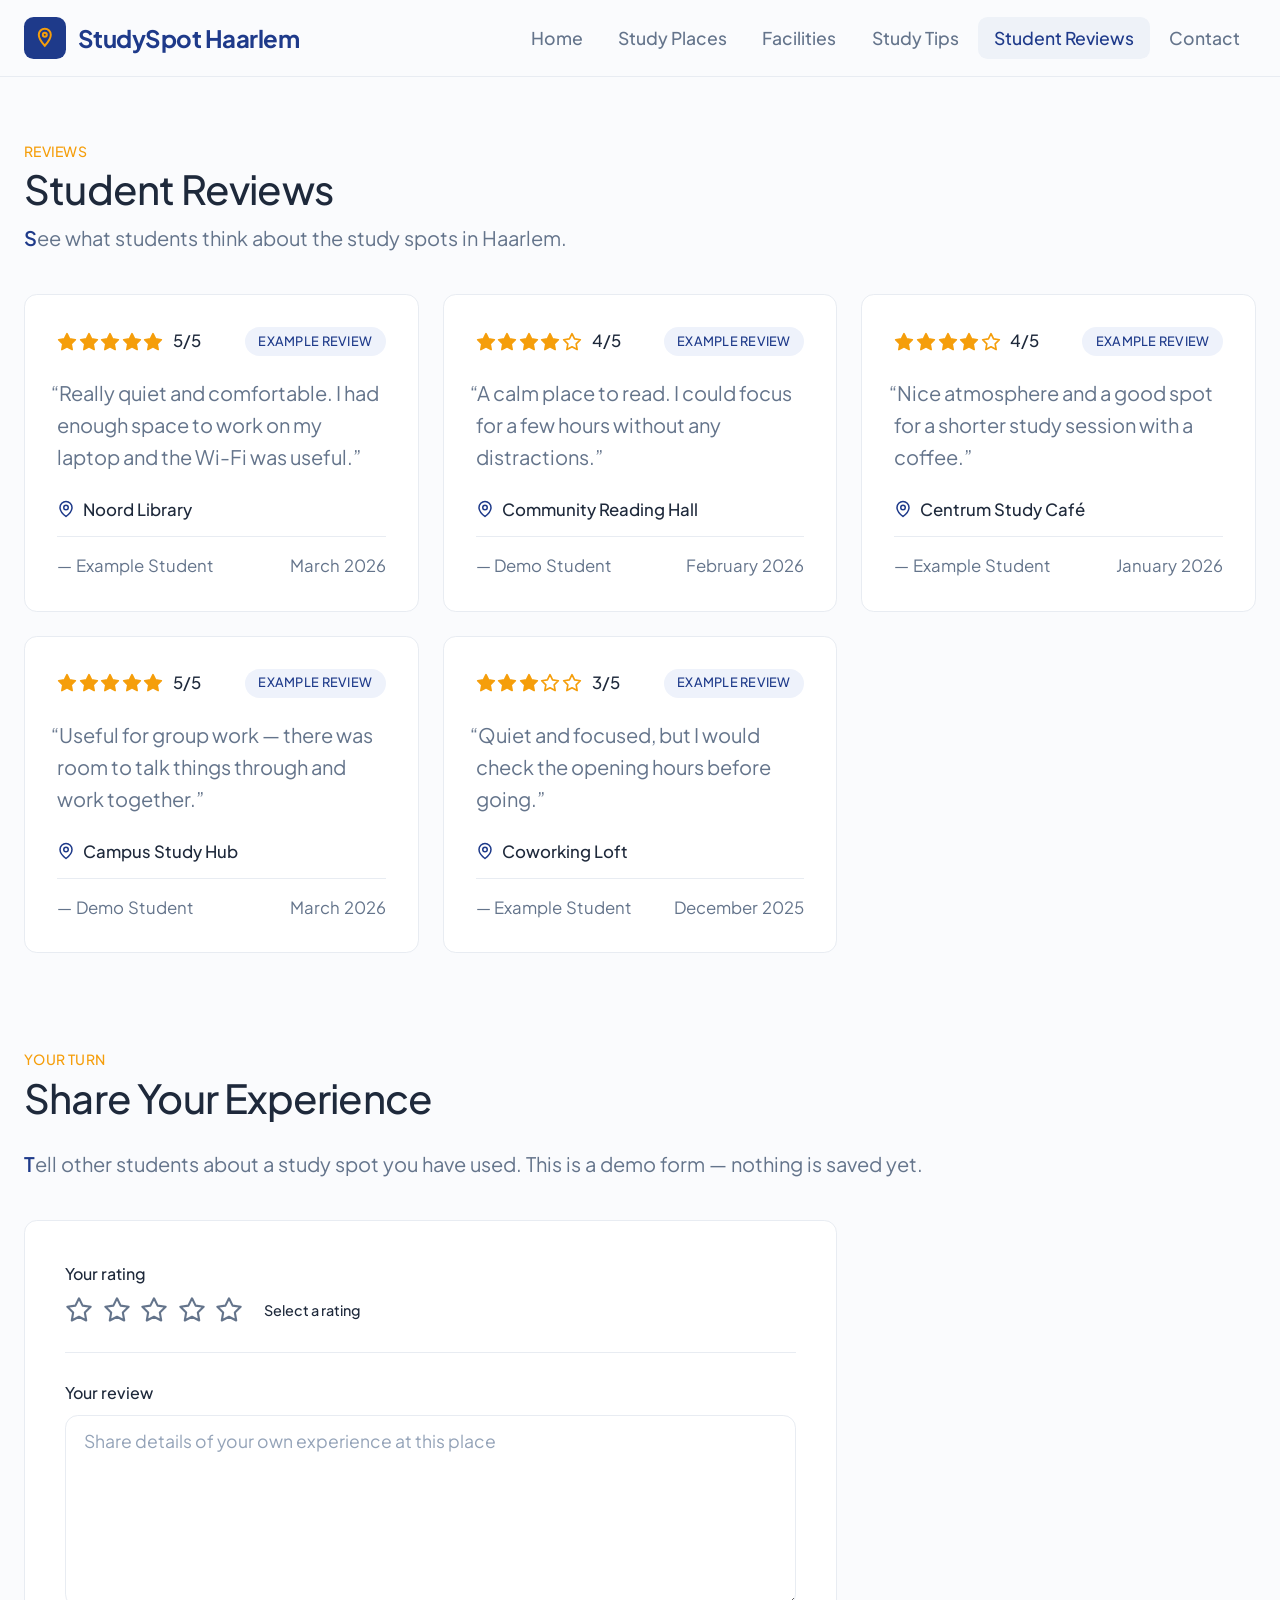
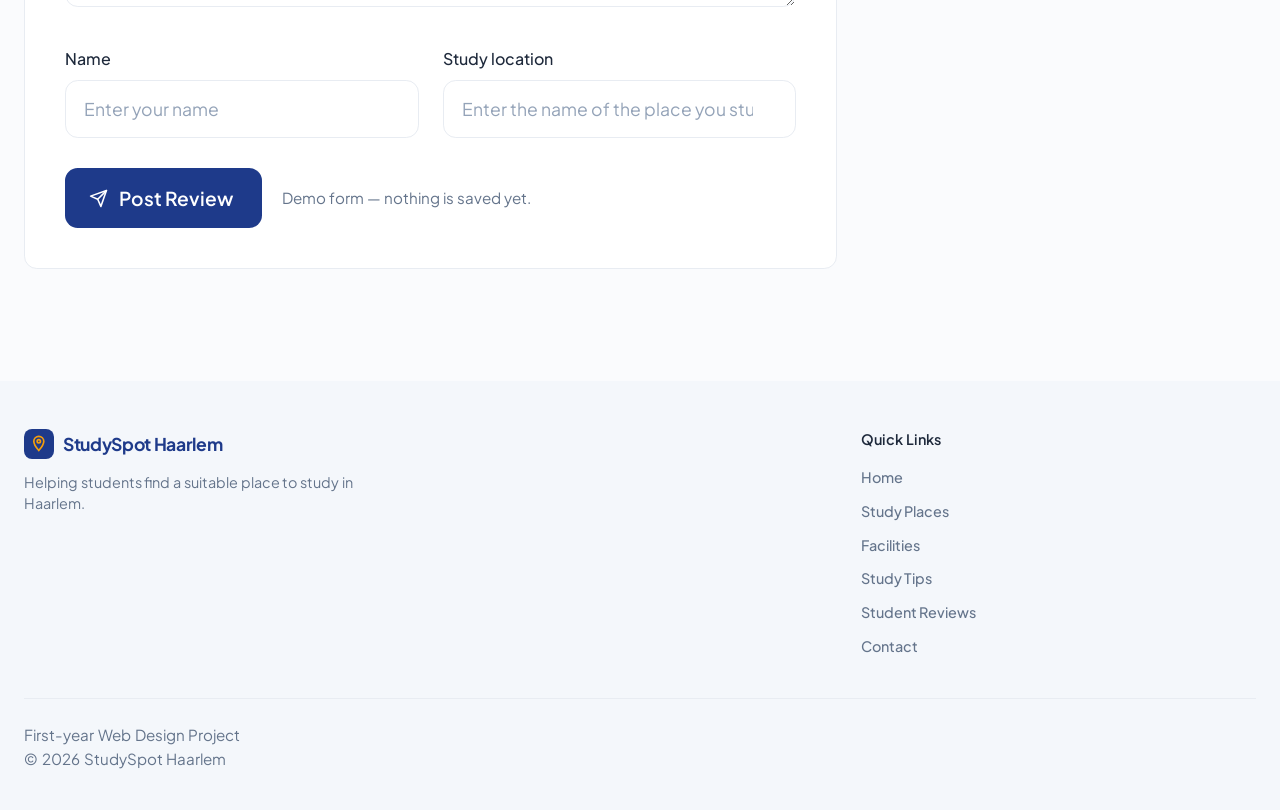
==== student_reviews.html @ d4c14578 "Rename Student_Reviews.html to student_reviews.html chnge name" ====
<!DOCTYPE html>
<html lang="en">
	<head>
		<meta charset="utf-8" />
		<meta name="viewport" content="width=device-width, initial-scale=1.0" />
		<meta name="author" content="Muhammad" />
		<meta name="description" content="Read example student reviews of study spots in Haarlem and try the demo form to share your own study experience." />
		<meta name="keywords" content="student reviews, Haarlem, study spots, libraries, cafes" />
		<title>Student Reviews &mdash; StudySpot Haarlem</title>
		<link rel="icon" type="image/png" href="img/favicon.png" />
		<link rel="stylesheet" type="text/css" href="https://fonts.googleapis.com/css2?family=Plus+Jakarta+Sans:wght@400;500;600;700&amp;display=swap" />
		<link rel="stylesheet" type="text/css" href="css/style.css" />
	</head>
	<body>
		<header>
			<a class="logo" href="index.html">
				<svg class="logo-icon" viewBox="0 0 24 24" width="24" height="24" aria-hidden="true">
					<path d="M12 3a6 6 0 0 0-6 6c0 4.5 6 11 6 11s6-6.5 6-11a6 6 0 0 0-6-6z" fill="none" stroke="#f59e0b" stroke-width="2" />
					<circle cx="12" cy="9" r="2" fill="none" stroke="#f59e0b" stroke-width="2" />
				</svg>
				StudySpot Haarlem
			</a>
			<input class="menu-toggle visually-hidden" type="checkbox" id="menu-toggle" />
			<label class="menu-button" for="menu-toggle">
				<span class="visually-hidden">Menu</span>
				<svg viewBox="0 0 24 24" width="26" height="26" fill="none" stroke="currentColor" stroke-width="2" stroke-linecap="round" aria-hidden="true">
					<path d="M4 6h16M4 12h16M4 18h16" />
				</svg>
			</label>
			<nav>
				<ul>
					<li><a href="index.html">Home</a></li>
					<li><a href="study_places.html">Study Places</a></li>
					<li><a href="facilities.html">Facilities</a></li>
					<li><a href="study_tips.html">Study Tips</a></li>
					<li><a class="active" href="student_reviews.html">Student Reviews</a></li>
					<li><a href="contact.html">Contact</a></li>
				</ul>
			</nav>
		</header>

		<main>
			<section class="places reviews">
				<p class="eyebrow">Reviews</p>
				<h1>Student Reviews</h1>
				<p class="lead">See what students think about the study spots in Haarlem.</p>

				<article class="review">
					<h2 class="visually-hidden">Review of Noord Library</h2>
					<section class="review-top">
						<h3 class="visually-hidden">Rating</h3>
						<p class="score">
							<span class="stars-display" role="img" aria-label="5 out of 5 stars">
								<svg class="on" viewBox="0 0 24 24" width="20" height="20" stroke-width="2" stroke-linejoin="round" aria-hidden="true"><polygon points="12 2 15.09 8.26 22 9.27 17 14.14 18.18 21.02 12 17.77 5.82 21.02 7 14.14 2 9.27 8.91 8.26 12 2" /></svg>
								<svg class="on" viewBox="0 0 24 24" width="20" height="20" stroke-width="2" stroke-linejoin="round" aria-hidden="true"><polygon points="12 2 15.09 8.26 22 9.27 17 14.14 18.18 21.02 12 17.77 5.82 21.02 7 14.14 2 9.27 8.91 8.26 12 2" /></svg>
								<svg class="on" viewBox="0 0 24 24" width="20" height="20" stroke-width="2" stroke-linejoin="round" aria-hidden="true"><polygon points="12 2 15.09 8.26 22 9.27 17 14.14 18.18 21.02 12 17.77 5.82 21.02 7 14.14 2 9.27 8.91 8.26 12 2" /></svg>
								<svg class="on" viewBox="0 0 24 24" width="20" height="20" stroke-width="2" stroke-linejoin="round" aria-hidden="true"><polygon points="12 2 15.09 8.26 22 9.27 17 14.14 18.18 21.02 12 17.77 5.82 21.02 7 14.14 2 9.27 8.91 8.26 12 2" /></svg>
								<svg class="on" viewBox="0 0 24 24" width="20" height="20" stroke-width="2" stroke-linejoin="round" aria-hidden="true"><polygon points="12 2 15.09 8.26 22 9.27 17 14.14 18.18 21.02 12 17.77 5.82 21.02 7 14.14 2 9.27 8.91 8.26 12 2" /></svg>
							</span>
							5/5
						</p>
						<strong class="badge">Example review</strong>
					</section>
					<blockquote>&ldquo;Really quiet and comfortable. I had enough space to work on my laptop and the Wi-Fi was useful.&rdquo;</blockquote>
					<address>
						<svg viewBox="0 0 24 24" width="18" height="18" fill="none" stroke="currentColor" stroke-width="2" stroke-linecap="round" stroke-linejoin="round" aria-hidden="true">
							<path d="M20 10c0 6-8 12-8 12s-8-6-8-12a8 8 0 0 1 16 0z" />
							<circle cx="12" cy="10" r="3" />
						</svg>
						Noord Library
					</address>
					<footer>
						<p>&mdash; Example Student</p>
						<p>March 2026</p>
					</footer>
				</article>

				<article class="review">
					<h2 class="visually-hidden">Review of Community Reading Hall</h2>
					<section class="review-top">
						<h3 class="visually-hidden">Rating</h3>
						<p class="score">
							<span class="stars-display" role="img" aria-label="4 out of 5 stars">
								<svg class="on" viewBox="0 0 24 24" width="20" height="20" stroke-width="2" stroke-linejoin="round" aria-hidden="true"><polygon points="12 2 15.09 8.26 22 9.27 17 14.14 18.18 21.02 12 17.77 5.82 21.02 7 14.14 2 9.27 8.91 8.26 12 2" /></svg>
								<svg class="on" viewBox="0 0 24 24" width="20" height="20" stroke-width="2" stroke-linejoin="round" aria-hidden="true"><polygon points="12 2 15.09 8.26 22 9.27 17 14.14 18.18 21.02 12 17.77 5.82 21.02 7 14.14 2 9.27 8.91 8.26 12 2" /></svg>
								<svg class="on" viewBox="0 0 24 24" width="20" height="20" stroke-width="2" stroke-linejoin="round" aria-hidden="true"><polygon points="12 2 15.09 8.26 22 9.27 17 14.14 18.18 21.02 12 17.77 5.82 21.02 7 14.14 2 9.27 8.91 8.26 12 2" /></svg>
								<svg class="on" viewBox="0 0 24 24" width="20" height="20" stroke-width="2" stroke-linejoin="round" aria-hidden="true"><polygon points="12 2 15.09 8.26 22 9.27 17 14.14 18.18 21.02 12 17.77 5.82 21.02 7 14.14 2 9.27 8.91 8.26 12 2" /></svg>
								<svg class="off" viewBox="0 0 24 24" width="20" height="20" stroke-width="2" stroke-linejoin="round" aria-hidden="true"><polygon points="12 2 15.09 8.26 22 9.27 17 14.14 18.18 21.02 12 17.77 5.82 21.02 7 14.14 2 9.27 8.91 8.26 12 2" /></svg>
							</span>
							4/5
						</p>
						<strong class="badge">Example review</strong>
					</section>
					<blockquote>&ldquo;A calm place to read. I could focus for a few hours without any distractions.&rdquo;</blockquote>
					<address>
						<svg viewBox="0 0 24 24" width="18" height="18" fill="none" stroke="currentColor" stroke-width="2" stroke-linecap="round" stroke-linejoin="round" aria-hidden="true">
							<path d="M20 10c0 6-8 12-8 12s-8-6-8-12a8 8 0 0 1 16 0z" />
							<circle cx="12" cy="10" r="3" />
						</svg>
						Community Reading Hall
					</address>
					<footer>
						<p>&mdash; Demo Student</p>
						<p>February 2026</p>
					</footer>
				</article>

				<article class="review">
					<h2 class="visually-hidden">Review of Centrum Study Caf&eacute;</h2>
					<section class="review-top">
						<h3 class="visually-hidden">Rating</h3>
						<p class="score">
							<span class="stars-display" role="img" aria-label="4 out of 5 stars">
								<svg class="on" viewBox="0 0 24 24" width="20" height="20" stroke-width="2" stroke-linejoin="round" aria-hidden="true"><polygon points="12 2 15.09 8.26 22 9.27 17 14.14 18.18 21.02 12 17.77 5.82 21.02 7 14.14 2 9.27 8.91 8.26 12 2" /></svg>
								<svg class="on" viewBox="0 0 24 24" width="20" height="20" stroke-width="2" stroke-linejoin="round" aria-hidden="true"><polygon points="12 2 15.09 8.26 22 9.27 17 14.14 18.18 21.02 12 17.77 5.82 21.02 7 14.14 2 9.27 8.91 8.26 12 2" /></svg>
								<svg class="on" viewBox="0 0 24 24" width="20" height="20" stroke-width="2" stroke-linejoin="round" aria-hidden="true"><polygon points="12 2 15.09 8.26 22 9.27 17 14.14 18.18 21.02 12 17.77 5.82 21.02 7 14.14 2 9.27 8.91 8.26 12 2" /></svg>
								<svg class="on" viewBox="0 0 24 24" width="20" height="20" stroke-width="2" stroke-linejoin="round" aria-hidden="true"><polygon points="12 2 15.09 8.26 22 9.27 17 14.14 18.18 21.02 12 17.77 5.82 21.02 7 14.14 2 9.27 8.91 8.26 12 2" /></svg>
								<svg class="off" viewBox="0 0 24 24" width="20" height="20" stroke-width="2" stroke-linejoin="round" aria-hidden="true"><polygon points="12 2 15.09 8.26 22 9.27 17 14.14 18.18 21.02 12 17.77 5.82 21.02 7 14.14 2 9.27 8.91 8.26 12 2" /></svg>
							</span>
							4/5
						</p>
						<strong class="badge">Example review</strong>
					</section>
					<blockquote>&ldquo;Nice atmosphere and a good spot for a shorter study session with a coffee.&rdquo;</blockquote>
					<address>
						<svg viewBox="0 0 24 24" width="18" height="18" fill="none" stroke="currentColor" stroke-width="2" stroke-linecap="round" stroke-linejoin="round" aria-hidden="true">
							<path d="M20 10c0 6-8 12-8 12s-8-6-8-12a8 8 0 0 1 16 0z" />
							<circle cx="12" cy="10" r="3" />
						</svg>
						Centrum Study Caf&eacute;
					</address>
					<footer>
						<p>&mdash; Example Student</p>
						<p>January 2026</p>
					</footer>
				</article>

				<article class="review">
					<h2 class="visually-hidden">Review of Campus Study Hub</h2>
					<section class="review-top">
						<h3 class="visually-hidden">Rating</h3>
						<p class="score">
							<span class="stars-display" role="img" aria-label="5 out of 5 stars">
								<svg class="on" viewBox="0 0 24 24" width="20" height="20" stroke-width="2" stroke-linejoin="round" aria-hidden="true"><polygon points="12 2 15.09 8.26 22 9.27 17 14.14 18.18 21.02 12 17.77 5.82 21.02 7 14.14 2 9.27 8.91 8.26 12 2" /></svg>
								<svg class="on" viewBox="0 0 24 24" width="20" height="20" stroke-width="2" stroke-linejoin="round" aria-hidden="true"><polygon points="12 2 15.09 8.26 22 9.27 17 14.14 18.18 21.02 12 17.77 5.82 21.02 7 14.14 2 9.27 8.91 8.26 12 2" /></svg>
								<svg class="on" viewBox="0 0 24 24" width="20" height="20" stroke-width="2" stroke-linejoin="round" aria-hidden="true"><polygon points="12 2 15.09 8.26 22 9.27 17 14.14 18.18 21.02 12 17.77 5.82 21.02 7 14.14 2 9.27 8.91 8.26 12 2" /></svg>
								<svg class="on" viewBox="0 0 24 24" width="20" height="20" stroke-width="2" stroke-linejoin="round" aria-hidden="true"><polygon points="12 2 15.09 8.26 22 9.27 17 14.14 18.18 21.02 12 17.77 5.82 21.02 7 14.14 2 9.27 8.91 8.26 12 2" /></svg>
								<svg class="on" viewBox="0 0 24 24" width="20" height="20" stroke-width="2" stroke-linejoin="round" aria-hidden="true"><polygon points="12 2 15.09 8.26 22 9.27 17 14.14 18.18 21.02 12 17.77 5.82 21.02 7 14.14 2 9.27 8.91 8.26 12 2" /></svg>
							</span>
							5/5
						</p>
						<strong class="badge">Example review</strong>
					</section>
					<blockquote>&ldquo;Useful for group work &mdash; there was room to talk things through and work together.&rdquo;</blockquote>
					<address>
						<svg viewBox="0 0 24 24" width="18" height="18" fill="none" stroke="currentColor" stroke-width="2" stroke-linecap="round" stroke-linejoin="round" aria-hidden="true">
							<path d="M20 10c0 6-8 12-8 12s-8-6-8-12a8 8 0 0 1 16 0z" />
							<circle cx="12" cy="10" r="3" />
						</svg>
						Campus Study Hub
					</address>
					<footer>
						<p>&mdash; Demo Student</p>
						<p>March 2026</p>
					</footer>
				</article>

				<article class="review">
					<h2 class="visually-hidden">Review of Coworking Loft</h2>
					<section class="review-top">
						<h3 class="visually-hidden">Rating</h3>
						<p class="score">
							<span class="stars-display" role="img" aria-label="3 out of 5 stars">
								<svg class="on" viewBox="0 0 24 24" width="20" height="20" stroke-width="2" stroke-linejoin="round" aria-hidden="true"><polygon points="12 2 15.09 8.26 22 9.27 17 14.14 18.18 21.02 12 17.77 5.82 21.02 7 14.14 2 9.27 8.91 8.26 12 2" /></svg>
								<svg class="on" viewBox="0 0 24 24" width="20" height="20" stroke-width="2" stroke-linejoin="round" aria-hidden="true"><polygon points="12 2 15.09 8.26 22 9.27 17 14.14 18.18 21.02 12 17.77 5.82 21.02 7 14.14 2 9.27 8.91 8.26 12 2" /></svg>
								<svg class="on" viewBox="0 0 24 24" width="20" height="20" stroke-width="2" stroke-linejoin="round" aria-hidden="true"><polygon points="12 2 15.09 8.26 22 9.27 17 14.14 18.18 21.02 12 17.77 5.82 21.02 7 14.14 2 9.27 8.91 8.26 12 2" /></svg>
								<svg class="off" viewBox="0 0 24 24" width="20" height="20" stroke-width="2" stroke-linejoin="round" aria-hidden="true"><polygon points="12 2 15.09 8.26 22 9.27 17 14.14 18.18 21.02 12 17.77 5.82 21.02 7 14.14 2 9.27 8.91 8.26 12 2" /></svg>
								<svg class="off" viewBox="0 0 24 24" width="20" height="20" stroke-width="2" stroke-linejoin="round" aria-hidden="true"><polygon points="12 2 15.09 8.26 22 9.27 17 14.14 18.18 21.02 12 17.77 5.82 21.02 7 14.14 2 9.27 8.91 8.26 12 2" /></svg>
							</span>
							3/5
						</p>
						<strong class="badge">Example review</strong>
					</section>
					<blockquote>&ldquo;Quiet and focused, but I would check the opening hours before going.&rdquo;</blockquote>
					<address>
						<svg viewBox="0 0 24 24" width="18" height="18" fill="none" stroke="currentColor" stroke-width="2" stroke-linecap="round" stroke-linejoin="round" aria-hidden="true">
							<path d="M20 10c0 6-8 12-8 12s-8-6-8-12a8 8 0 0 1 16 0z" />
							<circle cx="12" cy="10" r="3" />
						</svg>
						Coworking Loft
					</address>
					<footer>
						<p>&mdash; Example Student</p>
						<p>December 2025</p>
					</footer>
				</article>
			</section>

			<section class="guidance share">
				<p class="eyebrow">Your turn</p>
				<h2>Share Your Experience</h2>
				<p class="lead">Tell other students about a study spot you have used. This is a demo form &mdash; nothing is saved yet.</p>

				<form class="review-form" action="#" method="post">
					<fieldset class="rating">
						<legend>Your rating</legend>
						<span class="stars">
							<input class="visually-hidden" type="radio" id="rating-5" name="rating" value="5" />
							<label for="rating-5" title="5 out of 5 stars">
								<svg viewBox="0 0 24 24" width="28" height="28" stroke-width="1.8" stroke-linejoin="round" aria-hidden="true"><polygon points="12 2 15.09 8.26 22 9.27 17 14.14 18.18 21.02 12 17.77 5.82 21.02 7 14.14 2 9.27 8.91 8.26 12 2" /></svg>
								<span class="visually-hidden">5 out of 5 stars</span>
							</label>
							<input class="visually-hidden" type="radio" id="rating-4" name="rating" value="4" />
							<label for="rating-4" title="4 out of 5 stars">
								<svg viewBox="0 0 24 24" width="28" height="28" stroke-width="1.8" stroke-linejoin="round" aria-hidden="true"><polygon points="12 2 15.09 8.26 22 9.27 17 14.14 18.18 21.02 12 17.77 5.82 21.02 7 14.14 2 9.27 8.91 8.26 12 2" /></svg>
								<span class="visually-hidden">4 out of 5 stars</span>
							</label>
							<input class="visually-hidden" type="radio" id="rating-3" name="rating" value="3" />
							<label for="rating-3" title="3 out of 5 stars">
								<svg viewBox="0 0 24 24" width="28" height="28" stroke-width="1.8" stroke-linejoin="round" aria-hidden="true"><polygon points="12 2 15.09 8.26 22 9.27 17 14.14 18.18 21.02 12 17.77 5.82 21.02 7 14.14 2 9.27 8.91 8.26 12 2" /></svg>
								<span class="visually-hidden">3 out of 5 stars</span>
							</label>
							<input class="visually-hidden" type="radio" id="rating-2" name="rating" value="2" />
							<label for="rating-2" title="2 out of 5 stars">
								<svg viewBox="0 0 24 24" width="28" height="28" stroke-width="1.8" stroke-linejoin="round" aria-hidden="true"><polygon points="12 2 15.09 8.26 22 9.27 17 14.14 18.18 21.02 12 17.77 5.82 21.02 7 14.14 2 9.27 8.91 8.26 12 2" /></svg>
								<span class="visually-hidden">2 out of 5 stars</span>
							</label>
							<input class="visually-hidden" type="radio" id="rating-1" name="rating" value="1" />
							<label for="rating-1" title="1 out of 5 stars">
								<svg viewBox="0 0 24 24" width="28" height="28" stroke-width="1.8" stroke-linejoin="round" aria-hidden="true"><polygon points="12 2 15.09 8.26 22 9.27 17 14.14 18.18 21.02 12 17.77 5.82 21.02 7 14.14 2 9.27 8.91 8.26 12 2" /></svg>
								<span class="visually-hidden">1 out of 5 stars</span>
							</label>
						</span>
						<span class="rating-hint">Select a rating</span>
					</fieldset>

					<label class="field" for="review">Your review
						<textarea id="review" name="review" rows="6" placeholder="Share details of your own experience at this place"></textarea>
					</label>

					<section class="field-row">
						<h3 class="visually-hidden">Your details</h3>
						<label class="field" for="name">Name
							<input type="text" id="name" name="name" placeholder="Enter your name" />
						</label>
						<label class="field" for="location">Study location
							<input type="text" id="location" name="location" placeholder="Enter the name of the place you studied" list="places" />
						</label>
					</section>
					<datalist id="places">
						<option value="de Bibliotheek Haarlem Centrum"></option>
						<option value="Noord-Hollands Archief"></option>
						<option value="de Bibliotheek Haarlem Schalkwijk"></option>
						<option value="Barista Caf&eacute;"></option>
						<option value="The Coffee Spot"></option>
					</datalist>

					<section class="submit-row">
						<h3 class="visually-hidden">Send your review</h3>
						<input type="submit" value="Post Review" />
						<span>Demo form &mdash; nothing is saved yet.</span>
					</section>
				</form>
			</section>
		</main>

		<footer>
			<section class="footer-top">
				<h2 class="visually-hidden">Site information</h2>
				<article>
					<h3 class="visually-hidden">About StudySpot Haarlem</h3>
					<a class="logo" href="index.html">
						<svg class="logo-icon" viewBox="0 0 24 24" width="20" height="20" aria-hidden="true">
							<path d="M12 3a6 6 0 0 0-6 6c0 4.5 6 11 6 11s6-6.5 6-11a6 6 0 0 0-6-6z" fill="none" stroke="#f59e0b" stroke-width="2" />
							<circle cx="12" cy="9" r="2" fill="none" stroke="#f59e0b" stroke-width="2" />
						</svg>
						StudySpot Haarlem
					</a>
					<p>Helping students find a suitable place to study in Haarlem.</p>
				</article>
				<nav>
					<h2>Quick Links</h2>
					<ul>
						<li><a href="index.html">Home</a></li>
						<li><a href="study_places.html">Study Places</a></li>
						<li><a href="facilities.html">Facilities</a></li>
						<li><a href="study_tips.html">Study Tips</a></li>
						<li><a href="student_reviews.html">Student Reviews</a></li>
						<li><a href="contact.html">Contact</a></li>
					</ul>
				</nav>
			</section>
			<section class="footer-bottom">
				<h2 class="visually-hidden">Credits</h2>
				<p>First-year Web Design Project</p>
				<p>&copy; 2026 StudySpot Haarlem</p>
			</section>
		</footer>
	</body>
</html>
---- css/style.css ----
/* StudySpot Haarlem - one stylesheet for all pages */

:root {
	/* fonts */
	--font-heading: "Plus Jakarta Sans", Arial, sans-serif;
	--font-body: "Plus Jakarta Sans", Arial, sans-serif;
	--font-display: "Plus Jakarta Sans", Arial, sans-serif;

	/* colors */
	--navy: #1e3a8a;
	--text: #1e293b;
	--muted: #64748b;
	--orange: #f59e0b;
	--red: #dc2626;
	--bg: #fafbfd;
	--bg-section: #f8fafc;
	--bg-steps: #f1f5fb;
	--bg-footer: #f4f7fb;
	--icon-bg: #eef2fb;
	--nav-active: #eef2f8;
	--line: #e8ecf2;

	/* layout */
	--container: 80rem;
	--gutter: 1.5rem;
	--side: max(1.5rem, calc((100% - var(--container)) / 2));
	--space: 5rem;
}

* {
	box-sizing: border-box;
}

html {
	font-size: 100%;
}

body {
	margin: 0;
	background-color: var(--bg);
	color: var(--text);
	font-family: var(--font-body);
	line-height: 1.6;
}

a {
	text-decoration: none;
}

p {
	word-spacing: 0.05em;
}

.visually-hidden {
	position: absolute;
	width: 0.0625rem;
	height: 0.0625rem;
	margin: -0.0625rem;
	padding: 0;
	border: 0;
	overflow: hidden;
	clip: rect(0, 0, 0, 0);
	white-space: nowrap;
}

/* header and menu */
header {
	position: relative;
	display: flex;
	flex-wrap: wrap;
	align-items: center;
	justify-content: space-between;
	gap: 1rem;
	padding: 1.05rem var(--side);
	background-color: var(--bg);
	border-style: solid;
	border-color: var(--line);
	border-width: 0 0 0.0625rem 0;
}

.logo {
	display: flex;
	align-items: center;
	gap: 0.75rem;
	color: var(--navy);
	font-family: var(--font-display);
	font-size: 1.5rem;
	font-weight: 700;
	letter-spacing: -0.02em;
	line-height: 1.2;
}

.logo:link,
.logo:visited {
	color: var(--navy);
}

.logo-icon {
	box-sizing: content-box;
	padding: 0.55rem;
	border-radius: 0.6rem;
	background-color: var(--navy);
}

.menu-button {
	display: none;
	padding: 0.4rem;
	border-radius: 0.6rem;
	color: var(--navy);
	cursor: pointer;
}

.menu-button svg {
	display: block;
}

.menu-button:hover {
	background-color: var(--nav-active);
}

.menu-toggle:focus + .menu-button {
	outline: 0.125rem solid var(--orange);
}

nav > ul {
	display: flex;
	flex-wrap: wrap;
	gap: 0.2rem;
	margin: 0;
	padding: 0;
	list-style: none;
}

nav a {
	display: block;
	padding: 0.5rem 1rem;
	border-radius: 0.6rem;
	color: var(--muted);
	font-size: 1.1rem;
	font-weight: 500;
	line-height: 1.5;
}

nav a:link,
nav a:visited {
	color: var(--muted);
}

nav a:hover,
nav a.active {
	background-color: var(--nav-active);
	color: var(--navy);
}

/* the 12 column grid, used by every section and the footer */
.hero,
.explore,
.steps,
.places,
.guidance,
.footer-top,
.footer-bottom {
	display: grid;
	grid-template-columns: repeat(12, 1fr);
	column-gap: var(--gutter);
}

h1 {
	margin: 0 0 1.75rem 0;
	color: var(--text);
	font-family: var(--font-heading);
	font-size: 3.9rem;
	font-weight: 600;
	line-height: 1.1;
	letter-spacing: -0.03em;
}

.eyebrow {
	grid-column: 1 / -1;
	margin: 0 0 -1.3rem 0;
	color: var(--orange);
	font-size: 0.875rem;
	font-weight: 500;
	letter-spacing: 0.02em;
	line-height: 1.5;
	text-transform: uppercase;
}

figure {
	margin: 0;
	padding: 0.0625rem;
	border-style: solid;
	border-color: var(--line);
	border-width: 0.0625rem;
	border-radius: 1.1rem;
	background-color: #ffffff;
	overflow: hidden;
}

figure img {
	display: block;
	width: 100%;
	height: auto;
	object-fit: cover;
	border-radius: 1rem;
}

/* home: hero */
.hero {
	align-items: center;
	padding: var(--space) var(--side);
	row-gap: 2.5rem;
}

.hero article {
	grid-column: 1 / 7;
	padding-right: 2rem;
}

.hero figure {
	grid-column: 7 / 13;
}

.hero p {
	max-width: 36rem;
	margin: 0 0 2.5rem 0;
	color: var(--muted);
	font-size: 1.1rem;
	line-height: 1.6;
}

.button {
	display: inline-block;
	padding: 0.9rem 1.85rem;
	border-radius: 0.8rem;
	background-color: var(--navy);
	color: #ffffff;
	font-size: 1.25rem;
	font-weight: 600;
	line-height: 1.5;
}

.button:link,
.button:visited {
	color: #ffffff;
}

.button:hover {
	background-color: var(--text);
}

/* home: explore and steps */
.explore,
.steps {
	padding: var(--space) var(--side);
	row-gap: var(--gutter);
}

.explore {
	background-color: var(--bg-section);
}

.steps {
	background-color: var(--bg-steps);
}

.explore h2,
.steps h2,
.guidance h2 {
	grid-column: 1 / -1;
	margin: 0 0 1rem 0;
	color: var(--text);
	font-family: var(--font-heading);
	font-size: 2.5rem;
	font-weight: 500;
	line-height: 1.2;
	letter-spacing: -0.02em;
}

/* cards (home page, then the small changes per page) */
.card {
	grid-column: span 4;
	padding: 1.5rem;
	border-style: solid;
	border-color: var(--line);
	border-width: 0.0625rem;
	border-radius: 0.8rem;
	background-color: #ffffff;
}

.card h3 {
	margin: 1.1rem 0 0.4rem 0;
	color: var(--text);
	font-family: var(--font-heading);
	font-size: 1.25rem;
	font-weight: 500;
	line-height: 1.6;
}

.card p {
	margin: 0;
	color: var(--muted);
	font-size: 1rem;
	line-height: 1.625;
}

.icon {
	display: flex;
	align-items: center;
	justify-content: center;
	width: 3rem;
	height: 3rem;
	border-radius: 0.6rem;
	background-color: var(--icon-bg);
	color: var(--navy);
}

.steps .card {
	display: grid;
	grid-template-columns: auto 1fr;
	align-items: center;
	column-gap: 0.75rem;
	box-shadow: 0 0.25rem 1.25rem rgba(30, 58, 138, 0.06);
}

.steps .card h3,
.steps .card p {
	grid-column: 1 / -1;
}

.steps .card h3 {
	margin-top: 0.95rem;
}

.step-number {
	display: flex;
	align-items: center;
	justify-content: center;
	width: 2.25rem;
	height: 2.25rem;
	border-radius: 50%;
	background-color: var(--navy);
	color: #ffffff;
	font-size: 0.875rem;
	font-weight: 700;
}

.step-icon {
	color: var(--orange);
}

/* inner pages: intro block */
.places {
	row-gap: var(--gutter);
	padding: 4rem var(--side) var(--space) var(--side);
}

.places.facilities {
	padding-bottom: 2rem;
}

.places.tips {
	padding-bottom: 7rem;
}

.places.reviews {
	padding-bottom: 3rem;
}

.places.about {
	padding-bottom: 2.5rem;
}

.places h1 {
	grid-column: 1 / -1;
	margin: 0 0 -0.95rem 0;
	font-size: 2.5rem;
	font-weight: 500;
	line-height: 1.2;
	letter-spacing: -0.02em;
}

.places .lead,
.guidance .lead {
	grid-column: 1 / -1;
	margin: 0 0 1rem 0;
	color: var(--muted);
	font-size: 1.25rem;
	line-height: 1.6;
}

.facilities .lead,
.tips .lead {
	max-width: 40rem;
}

.lead::first-letter {
	color: var(--navy);
	font-weight: 600;
}

.places-hero {
	grid-column: 1 / -1;
}

.places-hero img {
	height: 40vw;
	min-height: 12rem;
	max-height: 33rem;
}

.tips .places-hero {
	margin-bottom: 1rem;
}

/* study places: legend and place cards */
.legend {
	grid-column: 1 / -1;
	padding: 1.25rem 1.5rem;
	border-style: solid;
	border-color: var(--line);
	border-width: 0.0625rem;
	border-radius: 0.8rem;
	background-color: #ffffff;
}

.legend h2 {
	margin: 0 0 0.75rem 0;
	color: var(--orange);
	font-family: var(--font-heading);
	font-size: 0.75rem;
	font-weight: 600;
	letter-spacing: 0.04em;
	line-height: 1.5;
	text-transform: uppercase;
}

.legend ul {
	display: flex;
	flex-wrap: wrap;
	gap: 0.6rem 1.25rem;
	margin: 0 0 0.75rem 0;
	padding: 0;
	list-style: none;
}

.legend li {
	display: flex;
	align-items: center;
	gap: 0.5rem;
	color: var(--text);
	font-size: 0.8rem;
	line-height: 1.5;
}

.legend p {
	margin: 0;
	color: var(--muted);
	font-size: 0.8rem;
	line-height: 1.5;
}

.legend a {
	font-weight: 600;
	text-decoration: underline;
}

.legend a:link,
.legend a:visited {
	color: var(--navy);
}

.fac {
	display: inline-flex;
	align-items: center;
	justify-content: center;
	width: 1.5rem;
	height: 1.5rem;
	border-style: solid;
	border-width: 0.0625rem;
	border-radius: 0.4rem;
	font-size: 0.7rem;
	font-weight: 600;
	line-height: 1;
	cursor: default;
}

.fac.wifi {
	border-color: #bfdbfe;
	background-color: #dbeafe;
	color: #1d4ed8;
}

.fac.power {
	border-color: #fde68a;
	background-color: #fef3c7;
	color: #b45309;
}

.fac.seating {
	border-color: #ddd6fe;
	background-color: #ede9fe;
	color: #6d28d9;
}

.fac.food {
	border-color: #fecdd3;
	background-color: #ffe4e6;
	color: #be123c;
}

.fac.quiet {
	border-color: #bbf7d0;
	background-color: #dcfce7;
	color: #15803d;
}

.place-card {
	grid-column: span 4;
	display: flex;
	flex-direction: column;
	padding-bottom: 1.5rem;
	border-style: solid;
	border-color: var(--line);
	border-width: 0.0625rem;
	border-radius: 0.8rem;
	background-color: #ffffff;
	overflow: hidden;
}

.place-card figure {
	padding: 0;
	border-style: none;
	border-radius: 0;
}

.place-card figure img {
	height: 15rem;
	border-radius: 0;
}

.place-card h2 {
	margin: 1.5rem 1.5rem 0.3rem 1.5rem;
	color: var(--text);
	font-family: var(--font-heading);
	font-size: 1.25rem;
	font-weight: 500;
	line-height: 1.6;
}

.place-card address {
	display: flex;
	align-items: center;
	gap: 0.5rem;
	margin: 0 1.5rem 0.6rem 1.5rem;
	color: var(--muted);
	font-size: 0.9rem;
	font-style: normal;
	line-height: 1.5;
}

.place-card address svg {
	flex-shrink: 0;
	color: var(--navy);
}

.place-card p {
	margin: 0 1.5rem;
	color: var(--muted);
	font-size: 1rem;
	line-height: 1.625;
}

.facility-list {
	display: flex;
	gap: 0.4rem;
	margin: auto 1.5rem 0 1.5rem;
	padding: 1rem 0 0 0;
	list-style: none;
}

/* facilities page cards */
.facility-card h3 {
	margin: 1rem 0 0.4rem 0;
	font-size: 1.1rem;
	font-weight: 600;
	line-height: 1.5;
}

.facility-card p {
	font-size: 0.95rem;
	line-height: 1.6;
}

.facility-card .fac {
	width: 2.25rem;
	height: 2.25rem;
	font-size: 0.85rem;
}

/* study tips cards, 4 per row */
.tip {
	grid-column: span 3;
}

.tip .icon,
.about-card .icon {
	width: 2.75rem;
	height: 2.75rem;
}

.tip h3 {
	margin-top: 0.9rem;
	font-size: 1.1rem;
	line-height: 1.5;
}

.tip p {
	font-size: 0.875rem;
	line-height: 1.45;
}

/* contact page about cards */
.about-card h3 {
	margin: 1rem 0 0.5rem 0;
	font-size: 1.15rem;
	line-height: 1.5;
}

.about-card p {
	font-size: 0.9rem;
	line-height: 1.6;
}

/* section with a heading and a form or cards (facilities, reviews, contact) */
.guidance {
	row-gap: var(--gutter);
	padding: 3rem var(--side) 7rem var(--side);
}

.guidance h2 {
	margin-bottom: 0.15rem;
}

.places.facilities + .guidance {
	padding-top: 2rem;
}

/* student reviews */
.review {
	grid-column: span 4;
	display: flex;
	flex-direction: column;
	padding: 2rem;
	border-style: solid;
	border-color: var(--line);
	border-width: 0.0625rem;
	border-radius: 0.8rem;
	background-color: #ffffff;
}

.review-top {
	display: flex;
	flex-wrap: wrap;
	align-items: center;
	justify-content: space-between;
	gap: 0.75rem;
}

.score {
	display: flex;
	align-items: center;
	gap: 0.6rem;
	margin: 0;
	color: var(--text);
	font-size: 1.05rem;
	font-weight: 500;
}

.stars-display {
	display: flex;
	gap: 0.1rem;
}

.review svg.on {
	fill: var(--orange);
	stroke: var(--orange);
}

.review svg.off {
	fill: none;
	stroke: var(--orange);
}

.badge {
	padding: 0.35rem 0.85rem;
	border-radius: 2rem;
	background-color: var(--icon-bg);
	color: var(--navy);
	font-size: 0.8rem;
	font-weight: 500;
	letter-spacing: 0.02em;
	line-height: 1.4;
	text-transform: uppercase;
}

.review blockquote {
	flex: 1;
	margin: 1.3rem 0 1.5rem 0;
	color: var(--muted);
	font-size: 1.25rem;
	line-height: 1.6;
	text-indent: -0.35rem;
}

.review address {
	display: flex;
	align-items: center;
	gap: 0.5rem;
	margin: 0 0 0.9rem 0;
	color: var(--text);
	font-size: 1.05rem;
	font-style: normal;
	font-weight: 500;
	line-height: 1.5;
}

.review address svg {
	flex-shrink: 0;
	color: var(--navy);
}

.review footer {
	display: flex;
	justify-content: space-between;
	gap: 1rem;
	margin: 0;
	padding: 1rem 0 0 0;
	border-style: solid;
	border-color: var(--line);
	border-width: 0.0625rem 0 0 0;
	background-color: transparent;
}

.review footer p {
	margin: 0;
	color: var(--muted);
	font-size: 1.05rem;
	line-height: 1.5;
}

/* review form */
.review-form {
	grid-column: 1 / 9;
	padding: 2.5rem;
	border-style: solid;
	border-color: var(--line);
	border-width: 0.0625rem;
	border-radius: 0.8rem;
	background-color: #ffffff;
}

.rating {
	display: flex;
	flex-wrap: wrap;
	align-items: center;
	min-width: 0;
	margin: 0 0 1.75rem 0;
	padding: 0 0 1.75rem 0;
	border-style: solid;
	border-color: var(--line);
	border-width: 0 0 0.0625rem 0;
}

.rating legend {
	width: 100%;
	margin-bottom: 0.6rem;
	padding: 0;
	color: var(--text);
	font-size: 1rem;
	font-weight: 500;
}

.stars {
	display: inline-flex;
	flex-direction: row-reverse;
	margin-left: -0.3rem;
}

.stars label {
	padding: 0 0.3rem;
	cursor: pointer;
}

.stars svg {
	display: block;
	fill: none;
	stroke: var(--muted);
}

.stars input:checked ~ label svg,
.stars label:hover svg,
.stars label:hover ~ label svg {
	fill: var(--orange);
	stroke: var(--orange);
}

.stars input:focus + label {
	outline: 0.125rem solid var(--orange);
	outline-offset: 0.125rem;
}

.rating-hint {
	margin-left: 1rem;
	color: var(--text);
	font-size: 0.9rem;
	font-weight: 500;
}

/* form fields */
.field {
	display: block;
	min-width: 0;
	color: var(--text);
	font-weight: 500;
	line-height: 1.5;
}

.field input,
.field textarea {
	display: block;
	width: 100%;
	border-style: solid;
	border-color: var(--line);
	border-width: 0.0625rem;
	border-radius: 0.8rem;
	background-color: #ffffff;
	color: var(--text);
	font-family: var(--font-body);
	font-weight: 400;
}

.field input::placeholder,
.field textarea::placeholder {
	color: #94a3b8;
}

.field input:focus,
.field textarea:focus {
	border-color: var(--navy);
	outline: none;
}

.review-form .field {
	font-size: 1rem;
}

.review-form .field input,
.review-form .field textarea {
	margin-top: 0.6rem;
	padding: 0.9rem 1.15rem;
	font-size: 1.1rem;
}

.review-form .field input {
	height: 3.6rem;
}

.review-form .field textarea {
	min-height: 12rem;
	resize: vertical;
}

.review-form .field-row {
	display: grid;
	grid-template-columns: 1fr 1fr;
	gap: var(--gutter);
	margin-top: 2.5rem;
}

.review-form .submit-row {
	display: flex;
	flex-wrap: wrap;
	align-items: center;
	gap: 1.25rem;
	margin-top: 1.9rem;
}

.review-form .submit-row input {
	height: 3.75rem;
	padding: 0 1.8rem 0 3.4rem;
	border-radius: 0.8rem;
	background-position: 1.5rem center;
	background-size: 1.2rem;
	font-size: 1.2rem;
}

.review-form .submit-row span {
	color: var(--muted);
	font-size: 0.95rem;
}

/* contact form */
.contact-form {
	grid-column: 1 / 7;
	padding: 1.1rem;
	border-style: solid;
	border-color: var(--line);
	border-width: 0.0625rem;
	border-radius: 0.8rem;
	background-color: #ffffff;
}

.contact-form fieldset {
	min-width: 0;
	margin: 0;
	padding: 0;
	border: 0;
}

.contact-form .field {
	font-size: 0.8rem;
	font-weight: 600;
}

.contact-form .field input,
.contact-form .field textarea {
	margin-top: 0.3rem;
	padding: 0.6rem 0.9rem;
	font-size: 0.85rem;
}

.contact-form .field input {
	height: 2.6rem;
}

.contact-form .field textarea {
	min-height: 10rem;
	resize: vertical;
}

.contact-form .field-row {
	display: grid;
	grid-template-columns: 1fr 1fr;
	gap: 1rem;
	margin-bottom: 1rem;
}

.contact-form .field-row.name-row {
	grid-template-columns: 0.55fr 1fr 1fr;
}

.contact-form .submit-row {
	display: flex;
	margin-top: 1.4rem;
}

.contact-form .submit-row input {
	height: 2.6rem;
	padding: 0 1.4rem 0 2.8rem;
	border-radius: 0.6rem;
	background-position: 1.1rem center;
	background-size: 1rem;
	font-size: 0.9rem;
}

.required {
	color: var(--red);
}

/* submit buttons (both forms) */
.submit-row input {
	border-style: none;
	background-color: var(--navy);
	background-image: url("data:image/svg+xml,%3Csvg xmlns='http://www.w3.org/2000/svg' viewBox='0 0 24 24' fill='none' stroke='white' stroke-width='2' stroke-linecap='round' stroke-linejoin='round'%3E%3Cpath d='m22 2-7 20-4-9-9-4z'/%3E%3Cpath d='M22 2 11 13'/%3E%3C/svg%3E");
	background-repeat: no-repeat;
	color: #ffffff;
	font-family: var(--font-body);
	font-weight: 600;
	cursor: pointer;
}

.submit-row input:hover {
	background-color: var(--text);
}

/* table rows, only used on a page that has a table */
tbody tr:nth-child(even) {
	background-color: #cff;
}

tbody tr:nth-child(odd) {
	background-color: #fff;
}

/* footer */
footer {
	padding: 3rem var(--side) 2.4rem var(--side);
	background-color: var(--bg-footer);
}

.footer-top {
	align-items: start;
	row-gap: 2rem;
	padding-bottom: 2.6rem;
}

.footer-top article {
	grid-column: 1 / 7;
}

.footer-top nav {
	grid-column: 9 / 13;
}

footer .logo {
	gap: 0.6rem;
	font-size: 1.1rem;
}

footer .logo-icon {
	padding: 0.3rem;
	border-radius: 0.5rem;
}

.footer-top p {
	max-width: 21rem;
	margin: 0.85rem 0 0 0;
	color: var(--muted);
	font-size: 0.9rem;
	line-height: 1.4;
}

footer h2 {
	margin: 0 0 1.1rem 0;
	color: var(--text);
	font-family: var(--font-heading);
	font-size: 0.9rem;
	font-weight: 600;
	line-height: 1.4;
}

footer nav > ul {
	flex-direction: column;
	gap: 0.85rem;
}

footer nav a {
	padding: 0;
	border-radius: 0;
	font-size: 0.9rem;
	line-height: 1.4;
}

footer nav a:hover {
	background-color: transparent;
	color: var(--navy);
}

.footer-bottom {
	padding-top: 1.5rem;
	border-style: solid;
	border-color: var(--line);
	border-width: 0.0625rem 0 0 0;
}

.footer-bottom p {
	grid-column: 1 / -1;
	margin: 0;
	color: var(--muted);
	font-size: 0.95rem;
	line-height: 1.6;
}

/* link that is being clicked (keep this under the hover rules) */
nav a:active,
.logo:active,
.button:active,
.legend a:active {
	color: var(--orange);
}

footer nav a:active {
	color: var(--orange);
}

/* cookies message */
.cookies {
	position: fixed;
	right: 1.5rem;
	bottom: 1.5rem;
	z-index: 9999;
	max-width: 22rem;
	padding: 1rem 1.25rem;
	border-style: solid;
	border-color: var(--line);
	border-width: 0.0625rem;
	border-radius: 0.8rem;
	background-color: #ffffff;
	box-shadow: 0 0.25rem 1.25rem rgba(30, 58, 138, 0.12);
}

.cookies p {
	margin: 0 0 0.5rem 0;
	color: var(--muted);
	font-size: 0.9rem;
	line-height: 1.5;
}

.cookies label {
	float: right;
	padding: 0.35rem 1.1rem;
	border-radius: 0.6rem;
	background-color: var(--navy);
	color: #ffffff;
	font-size: 0.9rem;
	font-weight: 600;
	cursor: pointer;
}

.cookies::after {
	content: "";
	display: block;
	clear: both;
}

#cookie-ok:checked + .cookies {
	display: none;
}

/* pc (wider than 768px) */
@media (min-width: 48.0625em) {
	.hero p {
		font-size: 1.3rem;
	}
}

/* tablet and smaller laptops */
@media (max-width: 64em) {
	:root {
		--space: 3.5rem;
	}

	h1 {
		font-size: 3rem;
	}

	.hero article,
	.hero figure {
		grid-column: 1 / -1;
		padding-right: 0;
	}

	.card,
	.place-card,
	.review {
		grid-column: span 6;
	}

	.tip {
		grid-column: span 6;
	}

	.review-form,
	.contact-form {
		grid-column: 1 / -1;
	}

	.footer-top nav {
		grid-column: 8 / 13;
	}
}

/* smartphone (768px and smaller) */
@media (max-width: 48em) {
	:root {
		--space: 2.5rem;
	}

	h1 {
		font-size: 2.2rem;
	}

	.places h1,
	.explore h2,
	.steps h2,
	.guidance h2 {
		font-size: 1.8rem;
	}

	.logo {
		font-size: 1.2rem;
	}

	.menu-button {
		display: block;
	}

	header nav {
		position: absolute;
		top: 100%;
		right: 0;
		left: 0;
		z-index: 10;
		display: none;
		padding: 0.75rem 1.5rem 1rem 1.5rem;
		background-color: var(--bg);
		border-style: solid;
		border-color: var(--line);
		border-width: 0 0 0.0625rem 0;
	}

	.menu-toggle:checked ~ nav {
		display: block;
	}

	header nav > ul {
		flex-direction: column;
	}

	header nav a {
		padding: 0.7rem 1rem;
		font-size: 1rem;
	}

	.places-hero img {
		height: 12rem;
	}

	.card,
	.tip,
	.place-card,
	.review,
	.review-form,
	.contact-form,
	.footer-top article,
	.footer-top nav {
		grid-column: 1 / -1;
	}

	.review {
		padding: 1.5rem;
	}

	.review-form {
		padding: 1.5rem;
	}

	.review-form .field-row {
		grid-template-columns: 1fr;
		margin-top: 1.5rem;
	}

	.contact-form .field-row,
	.contact-form .field-row.name-row {
		grid-template-columns: 1fr;
	}

	.cookies {
		right: 1rem;
		bottom: 1rem;
		left: 1rem;
		max-width: none;
	}
}
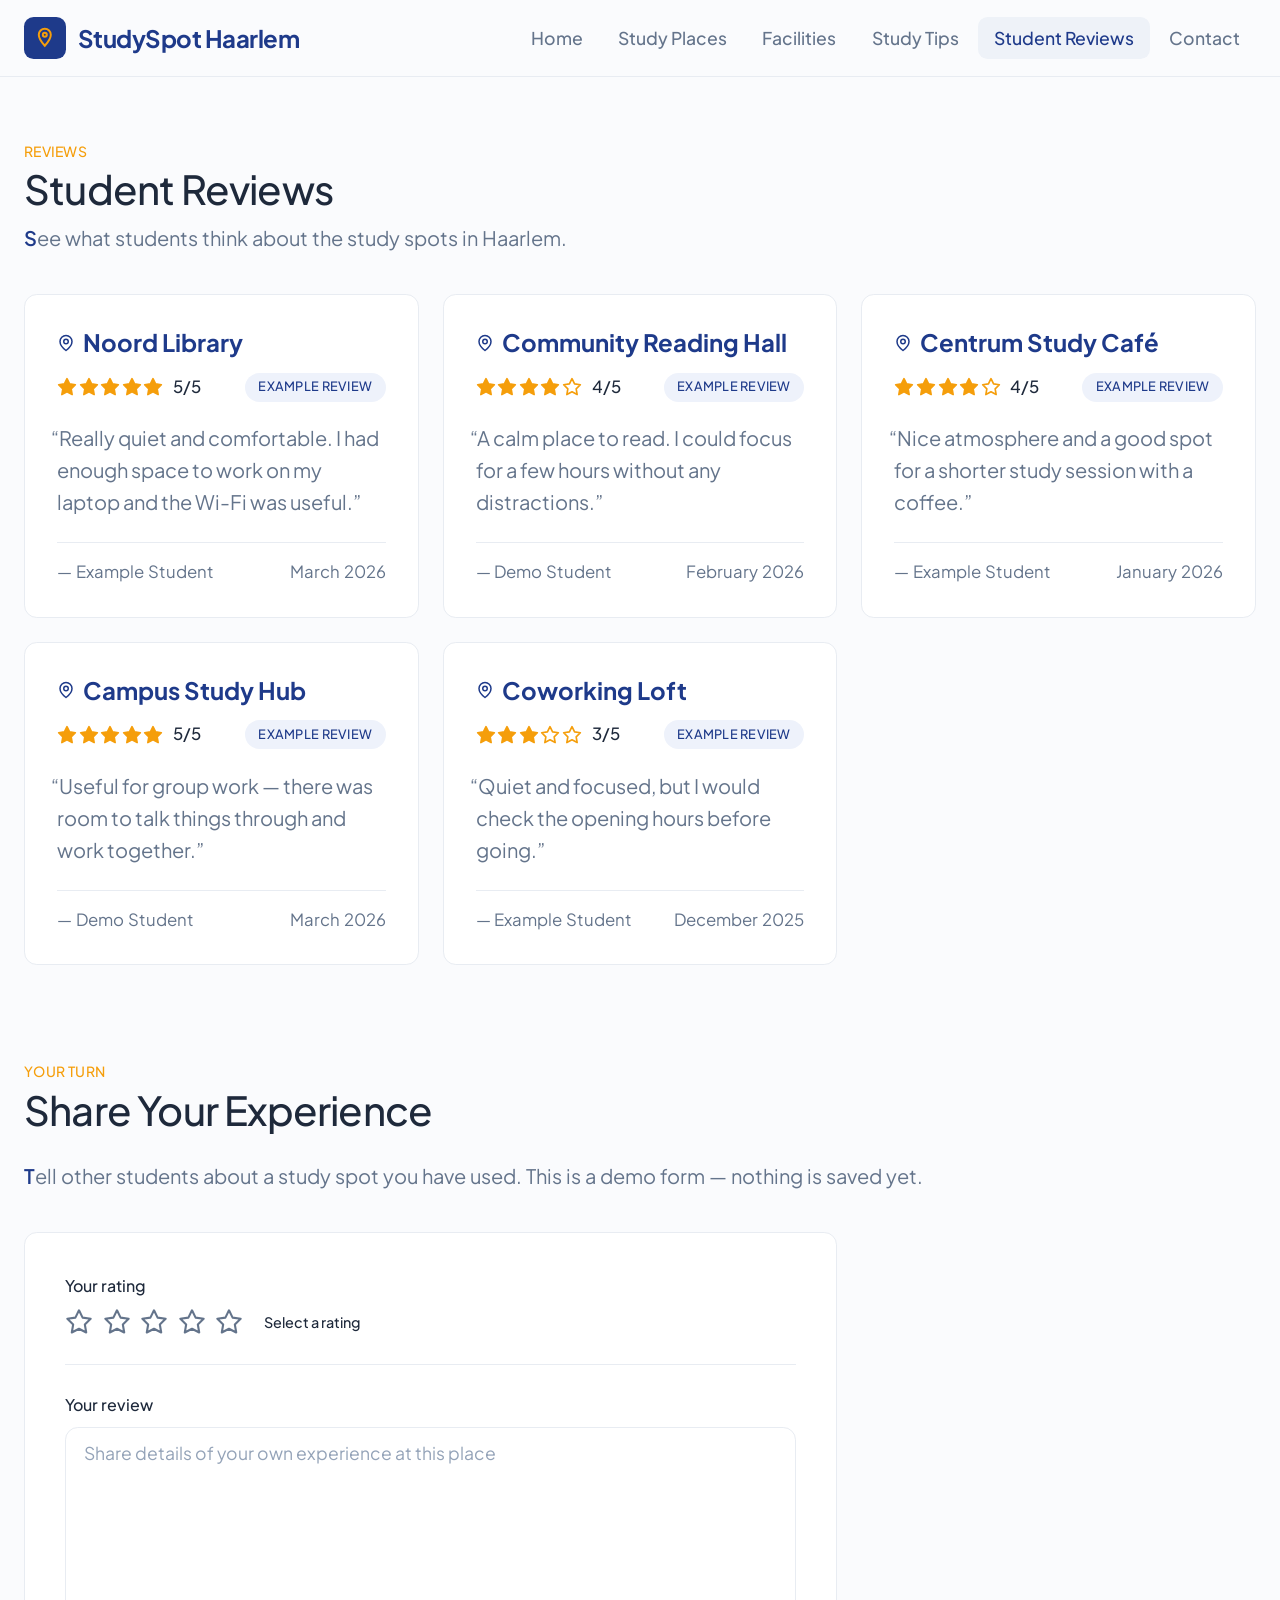
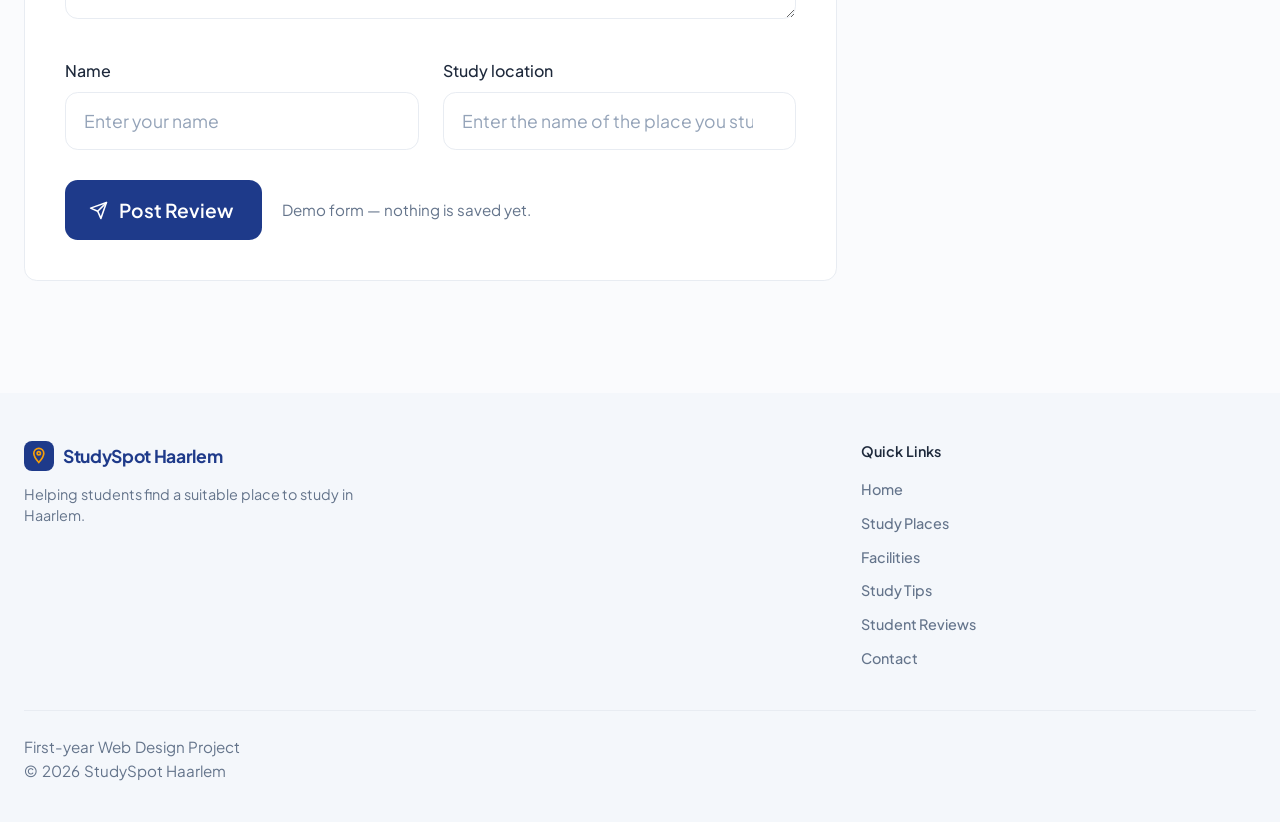
==== commit 7c865178: "Merge branch 'main' of https://github.com/alitahir00/webmarkup-final-Project" ====
--- a/student_reviews.html
+++ b/student_reviews.html
@@ -47,6 +47,13 @@
 
 				<article class="review">
 					<h2 class="visually-hidden">Review of Noord Library</h2>
+					<address>
+						<svg viewBox="0 0 24 24" width="18" height="18" fill="none" stroke="currentColor" stroke-width="2" stroke-linecap="round" stroke-linejoin="round" aria-hidden="true">
+							<path d="M20 10c0 6-8 12-8 12s-8-6-8-12a8 8 0 0 1 16 0z" />
+							<circle cx="12" cy="10" r="3" />
+						</svg>
+						Noord Library
+					</address>
 					<section class="review-top">
 						<h3 class="visually-hidden">Rating</h3>
 						<p class="score">
@@ -62,13 +69,6 @@
 						<strong class="badge">Example review</strong>
 					</section>
 					<blockquote>&ldquo;Really quiet and comfortable. I had enough space to work on my laptop and the Wi-Fi was useful.&rdquo;</blockquote>
-					<address>
-						<svg viewBox="0 0 24 24" width="18" height="18" fill="none" stroke="currentColor" stroke-width="2" stroke-linecap="round" stroke-linejoin="round" aria-hidden="true">
-							<path d="M20 10c0 6-8 12-8 12s-8-6-8-12a8 8 0 0 1 16 0z" />
-							<circle cx="12" cy="10" r="3" />
-						</svg>
-						Noord Library
-					</address>
 					<footer>
 						<p>&mdash; Example Student</p>
 						<p>March 2026</p>
@@ -77,6 +77,13 @@
 
 				<article class="review">
 					<h2 class="visually-hidden">Review of Community Reading Hall</h2>
+					<address>
+						<svg viewBox="0 0 24 24" width="18" height="18" fill="none" stroke="currentColor" stroke-width="2" stroke-linecap="round" stroke-linejoin="round" aria-hidden="true">
+							<path d="M20 10c0 6-8 12-8 12s-8-6-8-12a8 8 0 0 1 16 0z" />
+							<circle cx="12" cy="10" r="3" />
+						</svg>
+						Community Reading Hall
+					</address>
 					<section class="review-top">
 						<h3 class="visually-hidden">Rating</h3>
 						<p class="score">
@@ -92,13 +99,6 @@
 						<strong class="badge">Example review</strong>
 					</section>
 					<blockquote>&ldquo;A calm place to read. I could focus for a few hours without any distractions.&rdquo;</blockquote>
-					<address>
-						<svg viewBox="0 0 24 24" width="18" height="18" fill="none" stroke="currentColor" stroke-width="2" stroke-linecap="round" stroke-linejoin="round" aria-hidden="true">
-							<path d="M20 10c0 6-8 12-8 12s-8-6-8-12a8 8 0 0 1 16 0z" />
-							<circle cx="12" cy="10" r="3" />
-						</svg>
-						Community Reading Hall
-					</address>
 					<footer>
 						<p>&mdash; Demo Student</p>
 						<p>February 2026</p>
@@ -107,6 +107,13 @@
 
 				<article class="review">
 					<h2 class="visually-hidden">Review of Centrum Study Caf&eacute;</h2>
+					<address>
+						<svg viewBox="0 0 24 24" width="18" height="18" fill="none" stroke="currentColor" stroke-width="2" stroke-linecap="round" stroke-linejoin="round" aria-hidden="true">
+							<path d="M20 10c0 6-8 12-8 12s-8-6-8-12a8 8 0 0 1 16 0z" />
+							<circle cx="12" cy="10" r="3" />
+						</svg>
+						Centrum Study Caf&eacute;
+					</address>
 					<section class="review-top">
 						<h3 class="visually-hidden">Rating</h3>
 						<p class="score">
@@ -122,13 +129,6 @@
 						<strong class="badge">Example review</strong>
 					</section>
 					<blockquote>&ldquo;Nice atmosphere and a good spot for a shorter study session with a coffee.&rdquo;</blockquote>
-					<address>
-						<svg viewBox="0 0 24 24" width="18" height="18" fill="none" stroke="currentColor" stroke-width="2" stroke-linecap="round" stroke-linejoin="round" aria-hidden="true">
-							<path d="M20 10c0 6-8 12-8 12s-8-6-8-12a8 8 0 0 1 16 0z" />
-							<circle cx="12" cy="10" r="3" />
-						</svg>
-						Centrum Study Caf&eacute;
-					</address>
 					<footer>
 						<p>&mdash; Example Student</p>
 						<p>January 2026</p>
@@ -137,6 +137,13 @@
 
 				<article class="review">
 					<h2 class="visually-hidden">Review of Campus Study Hub</h2>
+					<address>
+						<svg viewBox="0 0 24 24" width="18" height="18" fill="none" stroke="currentColor" stroke-width="2" stroke-linecap="round" stroke-linejoin="round" aria-hidden="true">
+							<path d="M20 10c0 6-8 12-8 12s-8-6-8-12a8 8 0 0 1 16 0z" />
+							<circle cx="12" cy="10" r="3" />
+						</svg>
+						Campus Study Hub
+					</address>
 					<section class="review-top">
 						<h3 class="visually-hidden">Rating</h3>
 						<p class="score">
@@ -152,13 +159,6 @@
 						<strong class="badge">Example review</strong>
 					</section>
 					<blockquote>&ldquo;Useful for group work &mdash; there was room to talk things through and work together.&rdquo;</blockquote>
-					<address>
-						<svg viewBox="0 0 24 24" width="18" height="18" fill="none" stroke="currentColor" stroke-width="2" stroke-linecap="round" stroke-linejoin="round" aria-hidden="true">
-							<path d="M20 10c0 6-8 12-8 12s-8-6-8-12a8 8 0 0 1 16 0z" />
-							<circle cx="12" cy="10" r="3" />
-						</svg>
-						Campus Study Hub
-					</address>
 					<footer>
 						<p>&mdash; Demo Student</p>
 						<p>March 2026</p>
@@ -167,6 +167,13 @@
 
 				<article class="review">
 					<h2 class="visually-hidden">Review of Coworking Loft</h2>
+					<address>
+						<svg viewBox="0 0 24 24" width="18" height="18" fill="none" stroke="currentColor" stroke-width="2" stroke-linecap="round" stroke-linejoin="round" aria-hidden="true">
+							<path d="M20 10c0 6-8 12-8 12s-8-6-8-12a8 8 0 0 1 16 0z" />
+							<circle cx="12" cy="10" r="3" />
+						</svg>
+						Coworking Loft
+					</address>
 					<section class="review-top">
 						<h3 class="visually-hidden">Rating</h3>
 						<p class="score">
@@ -182,13 +189,6 @@
 						<strong class="badge">Example review</strong>
 					</section>
 					<blockquote>&ldquo;Quiet and focused, but I would check the opening hours before going.&rdquo;</blockquote>
-					<address>
-						<svg viewBox="0 0 24 24" width="18" height="18" fill="none" stroke="currentColor" stroke-width="2" stroke-linecap="round" stroke-linejoin="round" aria-hidden="true">
-							<path d="M20 10c0 6-8 12-8 12s-8-6-8-12a8 8 0 0 1 16 0z" />
-							<circle cx="12" cy="10" r="3" />
-						</svg>
-						Coworking Loft
-					</address>
 					<footer>
 						<p>&mdash; Example Student</p>
 						<p>December 2025</p>
--- a/css/style.css
+++ b/css/style.css
@@ -277,7 +277,7 @@
 	letter-spacing: -0.02em;
 }
 
-/* cards (home page, then the small changes per page) */
+/* cards */
 .card {
 	grid-column: span 4;
 	padding: 1.5rem;
@@ -413,7 +413,7 @@
 	margin-bottom: 1rem;
 }
 
-/* study places: legend and place cards */
+/* study places:*/
 .legend {
 	grid-column: 1 / -1;
 	padding: 1.25rem 1.5rem;
@@ -632,7 +632,7 @@
 	line-height: 1.6;
 }
 
-/* section with a heading and a form or cards (facilities, reviews, contact) */
+
 .guidance {
 	row-gap: var(--gutter);
 	padding: 3rem var(--side) 7rem var(--side);
@@ -713,16 +713,17 @@
 	text-indent: -0.35rem;
 }
 
+
 .review address {
 	display: flex;
 	align-items: center;
 	gap: 0.5rem;
 	margin: 0 0 0.9rem 0;
-	color: var(--text);
-	font-size: 1.05rem;
+	color: var(--navy);
+	font-size: 1.5rem;
 	font-style: normal;
-	font-weight: 500;
-	line-height: 1.5;
+	font-weight: 700;
+	line-height: 1.3;
 }
 
 .review address svg {
@@ -968,7 +969,7 @@
 	color: var(--red);
 }
 
-/* submit buttons (both forms) */
+/* submit buttons*/
 .submit-row input {
 	border-style: none;
 	background-color: var(--navy);
@@ -1072,7 +1073,7 @@
 	line-height: 1.6;
 }
 
-/* link that is being clicked (keep this under the hover rules) */
+
 nav a:active,
 .logo:active,
 .button:active,
